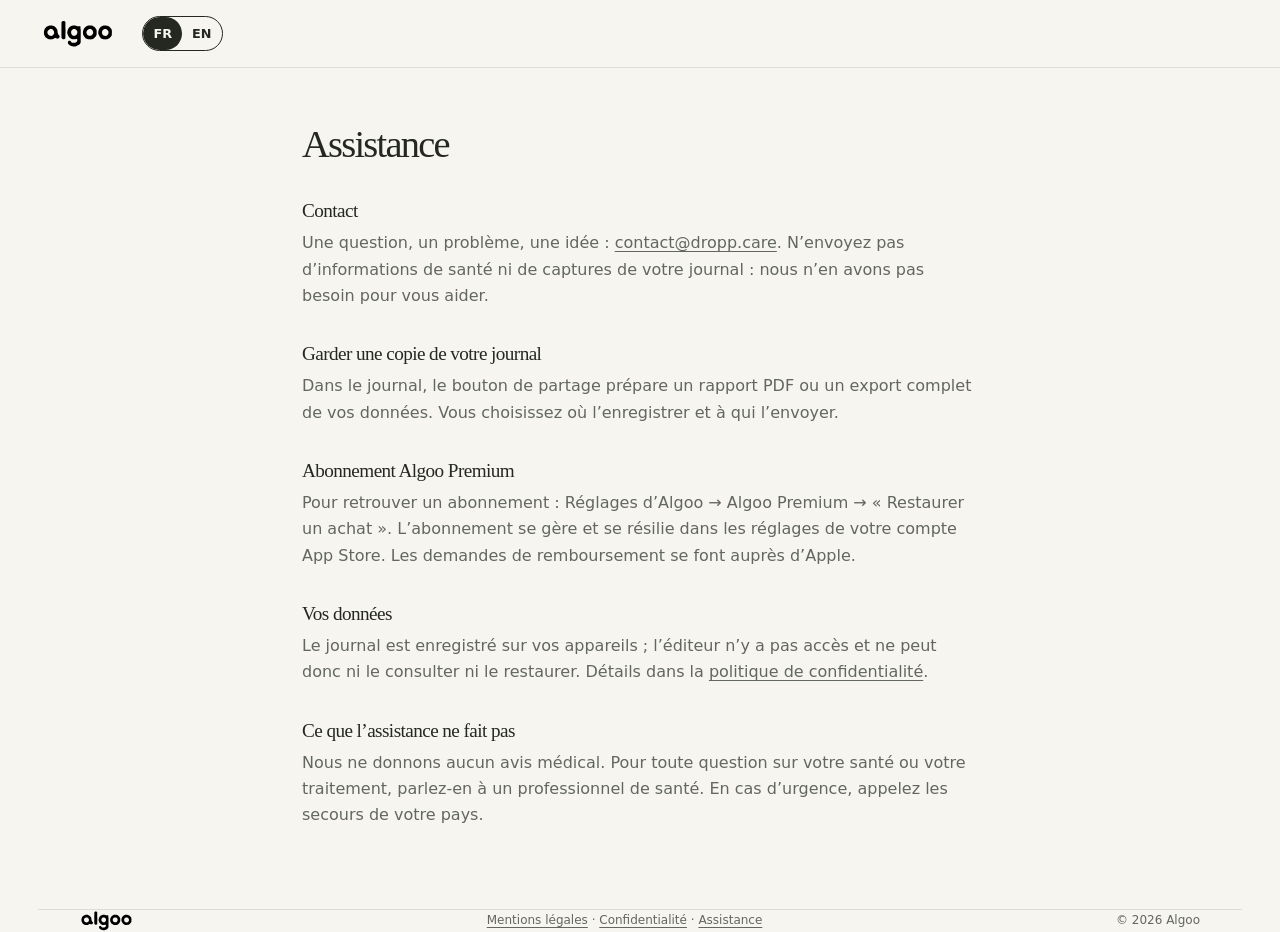
==== assistance.html @ d0a5c1b0 "Site de présentation d'Algoo Co-Authored-By: Claude Fable 5.2 <noreply@anthropic.com>" ====
<!doctype html>
<html lang="fr">
<head>
<meta charset="utf-8">
<meta name="viewport" content="width=device-width, initial-scale=1">
<title>Algoo — Assistance</title>
<meta name="description" content="Aide et contact pour l’application Algoo.">
<meta name="theme-color" content="#f7f5f0">
<meta name="robots" content="noindex">
<link rel="icon" href="assets/icon.png">
<link rel="stylesheet" href="styles.css">
</head>
<body>
<header class="top">
  <a class="brand" href="index.html" aria-label="Algoo"><img src="assets/algoo-wordmark.svg" alt="algoo" height="30"></a>
  <div class="lang" role="group" aria-label="Langue / Language">
    <a href="assistance.html" aria-current="page" lang="fr">FR</a>
    <a href="en/support.html"  lang="en">EN</a>
  </div>
</header>
<main class="wrap legal">
<h1>Assistance</h1>
<h2>Contact</h2>
<p>Une question, un problème, une idée : <a href="mailto:contact@dropp.care">contact@dropp.care</a>. N’envoyez pas d’informations de santé ni de captures de votre journal : nous n’en avons pas besoin pour vous aider.</p>
<h2>Garder une copie de votre journal</h2>
<p>Dans le journal, le bouton de partage prépare un rapport PDF ou un export complet de vos données. Vous choisissez où l’enregistrer et à qui l’envoyer.</p>
<h2>Abonnement Algoo Premium</h2>
<p>Pour retrouver un abonnement : Réglages d’Algoo → Algoo Premium → « Restaurer un achat ». L’abonnement se gère et se résilie dans les réglages de votre compte App Store. Les demandes de remboursement se font auprès d’Apple.</p>
<h2>Vos données</h2>
<p>Le journal est enregistré sur vos appareils ; l’éditeur n’y a pas accès et ne peut donc ni le consulter ni le restaurer. Détails dans la <a href="confidentialite.html">politique de confidentialité</a>.</p>
<h2>Ce que l’assistance ne fait pas</h2>
<p>Nous ne donnons aucun avis médical. Pour toute question sur votre santé ou votre traitement, parlez-en à un professionnel de santé. En cas d’urgence, appelez les secours de votre pays.</p>
</main>
<footer class="wrap">
  <img src="assets/algoo-wordmark.svg" alt="algoo" height="22">
  <p class="footer-links"><a href="mentions-legales.html">Mentions légales</a> · <a href="confidentialite.html">Confidentialité</a> · <a href="assistance.html">Assistance</a></p>
  <p>© 2026 Algoo</p>
</footer>
</body>
</html>
---- styles.css ----
/* Site Algoo. Direction du fondateur : fond clair, écrans monochromes, formes pastel, accent mauve. */
:root {
  --paper: #f7f5f0;
  --ink: #242821;
  --muted: #62675f;
  --line: #dcded5;
  --mauve: #796286;
  --mauve-deep: #74607e;
  --lav: #e7dff0;
  --sage: #e6e9df;
  --sand: #f0e7d9;
  --ui: -apple-system, BlinkMacSystemFont, system-ui, "Helvetica Neue", Arial, sans-serif;
  --serif: Georgia, "Times New Roman", serif;
}
* { box-sizing: border-box; }
html { scroll-behavior: smooth; scroll-padding-top: 90px; }
body { margin: 0; background: var(--paper); color: var(--ink); font: 16px/1.65 var(--ui); -webkit-font-smoothing: antialiased; }
img { max-width: 100%; height: auto; }
h1, h2, h3, p, ul { margin: 0; }
button { font: inherit; color: inherit; cursor: pointer; }
a { color: inherit; text-decoration: none; }
button:focus-visible, a:focus-visible, summary:focus-visible { outline: 3px solid var(--mauve); outline-offset: 4px; }
.wrap { overflow-x: clip; max-width: 1204px; margin: 0 auto; padding: 0 42px; }
section { padding: 96px 0; }
h1, h2 { font-family: var(--serif); font-weight: 400; text-wrap: balance; }
h1 { font-size: clamp(3rem, 6.2vw, 4.75rem); line-height: 1.04; letter-spacing: -0.045em; margin: 24px 0; }
h2 { font-size: clamp(2.2rem, 4vw, 2.95rem); line-height: 1.14; letter-spacing: -0.03em; margin: 14px 0; }
h1 em, h2 em { font-style: italic; color: var(--mauve); }
.eyebrow { font-size: 0.7rem; font-weight: 700; letter-spacing: 0.14em; text-transform: uppercase; display: flex; gap: 10px; align-items: center; }
.eyebrow.mauve { color: var(--mauve); }
.status { width: 7px; height: 7px; border-radius: 50%; background: var(--mauve); flex: none; }
.small { font-size: 0.78rem; color: var(--muted); }
.center { text-align: center; }

.top { position: sticky; top: 0; z-index: 10; display: flex; align-items: center; gap: 28px; padding: 16px 42px; background: rgba(247, 245, 240, 0.93); backdrop-filter: blur(10px); border-bottom: 1px solid var(--line); }
.brand img { display: block; height: 30px; width: auto; }
.top nav { margin-left: auto; display: flex; gap: 26px; font-size: 0.85rem; }
.top nav a:hover { text-decoration: underline; text-underline-offset: 4px; }
.lang { display: flex; border: 1px solid var(--ink); border-radius: 999px; overflow: hidden; }
.lang button { font-size: 0.75rem; font-weight: 600; padding: 6px 12px; border: 0; background: transparent; }
.lang button[aria-pressed="true"] { background: var(--ink); color: #fff; }

.btn { display: inline-flex; align-items: center; gap: 20px; background: var(--ink); color: #fff; border: 0; border-radius: 999px; padding: 15px 25px; transition: transform 0.2s; }
.btn:hover { transform: translateY(-2px); }
.btn.light { background: #f6f4ec; color: var(--mauve-deep); margin-top: 16px; }
.text-link { font-size: 0.85rem; border: 0; border-bottom: 1px solid var(--ink); padding: 0 0 3px; background: none; }

.hero { display: grid; grid-template-columns: 1.05fr 1fr; align-items: center; gap: 40px; padding: 44px 0 64px; }
.intro { font-size: 1.06rem; max-width: 440px; color: var(--muted); line-height: 1.8; }
.intro strong, .meet-copy strong { font-weight: 500; color: var(--ink); }
.cta { display: flex; gap: 22px; align-items: center; flex-wrap: wrap; margin: 30px 0 20px; }

.scene { position: relative; min-height: 640px; display: flex; align-items: center; justify-content: center; }
.orb { position: absolute; width: 480px; height: 480px; max-width: 100%; border-radius: 50%; background: var(--lav); }
.orbit-text { position: absolute; top: 8px; left: 4px; font-family: var(--serif); font-size: 1.2rem; transform: rotate(-9deg); color: var(--mauve); }
.phone { position: relative; width: 286px; background: #fff; border: 7px solid #333631; border-radius: 46px; box-shadow: 3px 5px 0 #999c93, 18px 28px 45px rgba(41, 59, 41, 0.15); padding: 38px 16px 14px; transform: rotate(3deg); color: #000; }
.island { position: absolute; top: 10px; left: calc(50% - 38px); width: 76px; height: 20px; border-radius: 15px; background: #252723; }
.screen { min-height: 470px; display: flex; flex-direction: column; align-items: center; gap: 8px; }
.phone-top { height: 20px; }
.phone-top img { height: 16px; width: auto; }
.greet { color: #595959; min-height: 1.5em; font-size: 0.9rem; }
.question { font-weight: 700; font-size: 1.15rem; text-align: center; line-height: 1.25; }
.choices { display: flex; flex-wrap: wrap; gap: 7px; justify-content: center; align-items: center; min-height: 44px; }
.choices button { font-size: 0.85rem; font-weight: 500; padding: 8px 13px; border-radius: 999px; border: 1.5px solid #d9d9d9; background: #fff; color: #000; }
.choices button[aria-pressed="true"] { background: #000; color: #fff; border-color: #000; }
.choices .arrow { width: 38px; height: 38px; padding: 0; border-radius: 50%; }
.choices .current { font-weight: 700; font-size: 1.05rem; min-width: 7em; text-align: center; }
.choices .summary { background: #f4f4f4; border-radius: 16px; padding: 9px 14px; font-size: 0.85rem; text-align: center; }
.actions { margin-top: auto; width: 100%; display: grid; gap: 7px; }
.actions button { font-size: 0.92rem; font-weight: 600; padding: 12px; border-radius: 999px; border: 1.5px solid #000; background: #fff; color: #000; }
.actions button.primary { background: #000; color: #fff; }
.actions button:disabled { background: #f4f4f4; color: #8a8a8a; border-color: #f4f4f4; cursor: default; }
.actions button.link { border: 0; padding: 3px; font-weight: 500; text-decoration: underline; text-underline-offset: 3px; }
.demo-label { text-align: center; font-size: 0.62rem; margin-top: 10px; color: #70756c; }

.watch { width: 168px; height: 200px; border-radius: 46px; background: #4c4c48; border: 5px solid #babcb7; box-shadow: 8px 16px 28px rgba(32, 46, 32, 0.15); padding: 6px; position: relative; color: #000; }
.watch::before, .watch::after { content: ""; position: absolute; left: 42px; right: 42px; height: 40px; background: #d0c8b7; z-index: -1; }
.watch::before { top: -40px; border-radius: 12px 12px 0 0; }
.watch::after { bottom: -40px; border-radius: 0 0 12px 12px; }
.small-watch { position: absolute; bottom: 44px; left: 0; transform: rotate(-10deg); z-index: 2; pointer-events: none; }
.watch-screen { height: 100%; border-radius: 34px; background: #fff; padding: 9px 10px; display: flex; flex-direction: column; align-items: center; gap: 3px; text-align: center; line-height: 1.3; font-size: 0.72rem; }
.watch-top { width: 100%; display: flex; justify-content: space-between; font-size: 0.6rem; font-weight: 600; padding: 0 4px; }
.watch-pill { font-size: 0.58rem; background: #f0f0ed; border-radius: 20px; padding: 3px 9px; }
.watch-btn { width: 100%; font-size: 0.62rem; font-weight: 600; border: 1.2px solid #000; border-radius: 20px; padding: 3px; }
.watch-btn.solid { background: #000; color: #fff; }
.wq { font-size: 0.55rem; white-space: nowrap; }
.sticky { position: absolute; right: -6px; bottom: 34px; border-radius: 4px; background: var(--lav); padding: 14px 20px; transform: rotate(-6deg); font-size: 0.82rem; line-height: 1.5; box-shadow: 3px 6px 10px rgba(85, 85, 85, 0.06); z-index: 2; pointer-events: none; }
.sticky span:first-child { display: block; font-size: 1.25rem; }

.benefits { list-style: none; display: flex; justify-content: space-between; gap: 16px; padding: 24px 0; border-top: 1px solid var(--line); border-bottom: 1px solid var(--line); font-size: 0.85rem; }
.benefits li::before { content: "—"; margin-right: 12px; color: var(--mauve); }

.meet { display: grid; grid-template-columns: 1fr 1.05fr; gap: 80px; align-items: center; padding: 85px 0 35px; }
.meet-art { position: relative; min-height: 350px; display: flex; align-items: center; justify-content: center; }
.blob { position: absolute; width: 300px; height: 300px; max-width: 92%; background: var(--lav); border-radius: 48% 52% 46% 54%; transform: rotate(-12deg); }
.meet-art .mascot { position: relative; }
.speech { position: absolute; right: 0; top: 0; padding: 16px 22px; background: #fffdf9; border-radius: 24px 24px 24px 3px; font-family: var(--serif); font-size: 1.05rem; line-height: 1.35; transform: rotate(6deg); box-shadow: 0 6px 18px rgba(82, 66, 82, 0.05); }
.tiny-orb { position: absolute; width: 46px; height: 46px; border-radius: 50%; background: #dbe3d3; bottom: 12px; left: 35px; }
.meet-copy { display: grid; gap: 14px; }
.meet-copy p:not(.eyebrow), .watch-copy p:not(.eyebrow), .journal-section p:not(.eyebrow):not(.small) { color: var(--muted); font-size: 0.95rem; line-height: 1.8; }
.meet-copy .story-end { font-family: var(--serif); color: var(--mauve); font-size: 1.12rem; }

.section-intro { display: flex; justify-content: space-between; gap: 40px; align-items: end; margin-bottom: 48px; }
.section-intro > p { max-width: 340px; color: var(--muted); font-size: 0.92rem; }
.steps { display: grid; grid-template-columns: repeat(3, minmax(0, 1fr)); gap: 42px; }
.step { border-top: 1px solid var(--line); padding-top: 20px; }
.num { font-family: var(--serif); font-size: 2rem; color: #7d8779; }
.step h3 { font-size: 1.12rem; font-weight: 500; margin: 18px 0 8px; }
.step p { font-size: 0.9rem; color: var(--muted); }
.mini { height: 110px; display: flex; align-items: center; justify-content: center; margin: 18px 0 22px; }
.tag { padding: 12px 22px; background: var(--sage); border-radius: 40px; font-size: 1.05rem; }
.tag.tilt { background: var(--lav); transform: rotate(-7deg); }
.levels { display: flex; gap: 10px; }
.levels i { width: 34px; height: 34px; border-radius: 50%; border: 1.5px solid var(--ink); }
.levels i.on { background: var(--ink); }

.journal-section { background: #e9ece4; border-radius: 30px; padding: 65px; display: grid; grid-template-columns: 0.9fr 1.1fr; gap: 65px; align-items: center; }
.journal-section > div:first-child { display: grid; gap: 12px; justify-items: start; }
.journal { background: #fffdf8; padding: 30px; border-radius: 15px; box-shadow: 0 12px 40px rgba(41, 56, 43, 0.05); transform: rotate(2deg); }
.journal-head { display: flex; justify-content: space-between; align-items: center; margin-bottom: 15px; }
.journal-head strong { font-family: var(--serif); font-size: 1.5rem; font-weight: 400; }
.journal-tabs { display: flex; gap: 4px; border-bottom: 1px solid #ddd; padding-bottom: 15px; }
.journal-tabs button { font-size: 0.78rem; border: 0; border-radius: 20px; padding: 6px 13px; background: transparent; }
.journal-tabs button[aria-pressed="true"] { background: #e8ecdf; }
.entry { display: grid; grid-template-columns: 56px 1fr 9px; gap: 10px; align-items: center; border-bottom: 1px solid #ecece6; padding: 16px 0; }
.entry time { font-size: 0.72rem; color: #6a6e63; }
.entry strong { font-size: 0.88rem; display: block; }
.entry small { font-size: 0.78rem; color: #696b63; }
.entry i { width: 8px; height: 8px; border-radius: 50%; background: #c6b1cf; }
.entry i.gold { background: #d9bb67; }
.entry i.ring { background: none; border: 1.5px solid var(--ink); }
.report-btn { width: 100%; border: 1px solid #d3d8ca; border-radius: 8px; background: transparent; padding: 11px; font-size: 0.8rem; margin: 20px 0 10px; }

.watch-section { display: grid; grid-template-columns: 1fr 1fr; gap: 90px; align-items: center; }
.watch-art { background: var(--lav); min-height: 400px; border-radius: 50% 50% 40% 40%; display: flex; justify-content: center; align-items: center; }
.watch-art .watch { transform: rotate(-8deg) scale(1.35); }
.watch-copy { display: grid; gap: 12px; }

.friends-section { padding: 15px 0 100px; }
.friends-intro { text-align: center; max-width: 600px; margin: 0 auto 55px; }
.friends-intro .eyebrow { justify-content: center; }
.friends-intro p:last-child { font-size: 0.95rem; color: var(--muted); max-width: 510px; margin: 20px auto 0; }
.friends-lineup { display: grid; grid-template-columns: repeat(4, minmax(0, 1fr)); gap: 24px; }
.friend-card { text-align: center; }
.halo { width: 220px; max-width: 100%; aspect-ratio: 1; border-radius: 50%; display: flex; justify-content: center; align-items: center; margin: 0 auto; transition: transform 0.3s; }
.halo img { width: 68%; }
.halo.h1 img { width: 88%; }
.friend-card:hover .halo { transform: translateY(-7px) rotate(3deg); }
.h1 { background: #e8e0ef; } .h2 { background: var(--sand); } .h3 { background: #e3e8dc; } .h4 { background: #e5dbed; }
.friend-card h3 { font-family: var(--serif); font-weight: 400; font-size: 1.5rem; margin: 22px 0 8px; }
.friend-card p { font-size: 0.8rem; color: var(--muted); line-height: 1.7; }
.friends-caption { text-align: center; margin-top: 40px; font-family: var(--serif); font-style: italic; font-size: 1.12rem; color: var(--mauve); }

.trust { padding-top: 0; }
.three { display: grid; grid-template-columns: repeat(3, minmax(0, 1fr)); gap: 34px; margin-top: 26px; border-top: 1px solid var(--line); padding-top: 26px; font-size: 0.92rem; }
.three strong { font-weight: 600; display: block; margin-bottom: 4px; }
.three span { color: var(--muted); }

.faq { padding-top: 0; display: grid; grid-template-columns: 0.8fr 1.2fr; gap: 80px; }
.faq h2 { font-size: 2.35rem; }
details { border-bottom: 1px solid var(--line); padding: 18px 0; font-size: 0.92rem; }
summary { cursor: pointer; list-style: none; display: flex; justify-content: space-between; gap: 20px; }
summary::-webkit-details-marker { display: none; }
summary::after { content: "+"; font-size: 1.25rem; line-height: 1; }
details[open] summary::after { content: "−"; }
details p { color: var(--muted); font-size: 0.86rem; max-width: 520px; margin-top: 8px; }

.closing { background: var(--mauve-deep); color: #fff; border-radius: 26px; padding: 60px; text-align: center; margin-bottom: 55px; }
.closing .eyebrow { justify-content: center; color: #eee6f0; }
.closing h2 { font-size: clamp(2.2rem, 4vw, 3rem); }
.closing > p:not(.eyebrow) { color: #eee6f0; font-size: 0.92rem; }

footer { display: flex; justify-content: space-between; gap: 25px; align-items: center; border-top: 1px solid var(--line); padding-top: 30px; padding-bottom: 40px; font-size: 0.75rem; color: var(--muted); }
footer img { height: 22px; width: auto; }

dialog { border: 0; border-radius: 22px; padding: 35px; max-width: 500px; width: calc(100% - 40px); background: var(--paper); color: var(--ink); box-shadow: 0 20px 100px rgba(0, 0, 0, 0.2); }
dialog::backdrop { background: rgba(24, 37, 27, 0.5); backdrop-filter: blur(4px); }
dialog h2 { font-size: 2.1rem; }
dialog p:not(.eyebrow) { font-size: 0.88rem; color: var(--muted); margin: 12px 0; }
.dialog-close { float: right; border: 0; background: transparent; font-size: 1.5rem; line-height: 1; }
.report-row { display: flex; justify-content: space-between; gap: 12px; font-size: 0.82rem; border-bottom: 1px solid var(--line); padding: 11px 0; }


/* Indice : le téléphone se touche. */
@keyframes ring { 0% { transform: scale(0.6); opacity: 0.9; } 100% { transform: scale(2.2); opacity: 0; } }
@keyframes nudge { 0%, 100% { translate: 0 0; } 50% { translate: 0 -5px; } }
.tap-hint { position: absolute; right: -34px; bottom: 132px; z-index: 3; display: flex; align-items: center; gap: 8px; background: var(--mauve-deep); color: #fff; font-size: 0.78rem; font-weight: 600; padding: 8px 14px 8px 10px; border-radius: 999px; box-shadow: 0 8px 18px rgba(82, 66, 82, 0.25); pointer-events: none; animation: nudge 1.8s ease-in-out infinite; transition: opacity 0.4s; }
.tap-hint i { position: relative; width: 12px; height: 12px; border-radius: 50%; background: #fff; flex: none; }
.tap-hint i::after { content: ""; position: absolute; inset: 0; border-radius: 50%; border: 2px solid #fff; animation: ring 1.6s ease-out infinite; }
.phone.touched .tap-hint { opacity: 0; }
@keyframes glow { 0%, 100% { box-shadow: 0 0 0 0 rgba(121, 98, 134, 0.55); } 60% { box-shadow: 0 0 0 12px rgba(121, 98, 134, 0); } }
.phone:not(.touched) .actions .primary { animation: glow 1.8s ease-out infinite; }

.report-points { list-style: none; padding: 0; display: grid; gap: 12px; margin: 6px 0 10px; }
.report-points li { padding-left: 16px; border-left: 2px solid var(--mauve); font-size: 0.9rem; }
.report-points strong { display: block; font-weight: 600; }
.report-points span { color: var(--muted); }

.more-cards { display: grid; grid-template-columns: repeat(2, minmax(0, 1fr)); gap: 26px; }
.more-card { background: #fffdf8; border-radius: 24px; padding: 34px; display: grid; gap: 14px; align-content: start; box-shadow: 0 12px 40px rgba(41, 56, 43, 0.04); }
.more-card.health { background: var(--lav); box-shadow: none; }
.more-card h3 { font-family: var(--serif); font-weight: 400; font-size: 1.6rem; line-height: 1.2; }
.more-card > p:not(.eyebrow):not(.small) { color: var(--muted); font-size: 0.95rem; }
.more-card.health > p:not(.eyebrow), .more-card.health .small { color: #55495c; }
.chips { display: flex; flex-wrap: wrap; gap: 8px; }
.chips span { padding: 8px 14px; border-radius: 999px; background: var(--sage); font-size: 0.85rem; opacity: 0; transform: translateY(8px); transition: opacity 0.5s, transform 0.5s; }
.chips span:nth-child(2n) { background: var(--sand); }
.chips span:nth-child(3n) { background: var(--lav); }
.chips .etc { background: none; border: 1px dashed #b9b3bf; color: var(--muted); }
.chips.in span, .chips.static span { opacity: 1; transform: none; }
.health-list { list-style: none; padding: 0; display: flex; flex-wrap: wrap; gap: 8px; }
.health-list li { background: rgba(255, 255, 255, 0.75); border-radius: 999px; padding: 8px 14px; font-size: 0.85rem; }
.trust h2 { margin-bottom: 0; }
.three.four { grid-template-columns: repeat(4, minmax(0, 1fr)); gap: 26px; }

/* Vie de la page : apparition au défilement, formes qui flottent, compagnon réactif. */
.reveal { opacity: 0; transform: translateY(22px); transition: opacity 0.7s ease, transform 0.7s ease; }
.reveal.in { opacity: 1; transform: none; }
@keyframes float { 0%, 100% { translate: 0 0; } 50% { translate: 0 -10px; } }
@keyframes sway { 0%, 100% { rotate: -9deg; } 50% { rotate: -5deg; } }
@keyframes hop { 0%, 100% { transform: translateY(0) scale(1); } 30% { transform: translateY(-14px) scale(0.97, 1.04); } 60% { transform: translateY(0) scale(1.05, 0.95); } }
.orb { animation: float 9s ease-in-out infinite; }
.tiny-orb { animation: float 6s ease-in-out infinite 1s; }
.blob { animation: float 11s ease-in-out infinite; }
.orbit-text { transform: none; rotate: -9deg; animation: sway 7s ease-in-out infinite; }
.mascot.a-hop, .friend-card .halo img.a-hop { animation: hop 0.8s ease-out 1; }
.poke { border: 0; background: none; padding: 0; position: relative; border-radius: 50%; }
.story { text-align: center; padding-bottom: 40px; }
.story .eyebrow { justify-content: center; }
.beats { display: grid; grid-template-columns: repeat(3, minmax(0, 1fr)); gap: 34px; margin-top: 44px; }
.beat-art { width: 190px; max-width: 100%; aspect-ratio: 1; border-radius: 50%; margin: 0 auto 20px; display: grid; place-items: center; }
.b1 { background: var(--lav); } .b2 { background: var(--sand); } .b3 { background: #e3e8dc; }
.beat h3 { font-family: var(--serif); font-weight: 400; font-size: 1.4rem; margin-bottom: 8px; }
.beat p { font-size: 0.9rem; color: var(--muted); max-width: 290px; margin: 0 auto; }
button.friend-card { border: 0; background: none; padding: 0 0 10px; display: block; width: 100%; border-radius: 24px; }
.fname { display: block; font-family: var(--serif); font-weight: 400; font-size: 1.5rem; margin: 22px 0 8px; }
.fdesc { display: block; font-size: 0.8rem; color: var(--muted); line-height: 1.7; }
.friend-card .halo { outline: 2px solid transparent; outline-offset: 5px; }
.friend-card[aria-pressed="true"] .halo { outline-color: var(--mauve); }
.friend-card[aria-pressed="true"] .fname::after { content: " ✓"; color: var(--mauve); font-family: var(--ui); font-size: 1rem; }
#companion.raster { width: 210px; }
.closing-mascot { display: block; margin: 0 auto 14px; background: #f6f4ec; border-radius: 50%; padding: 12px; }

@keyframes idle { 0%, 100% { transform: translateY(0) scale(1); } 50% { transform: translateY(-4px) scale(1.015, 0.99); } }
@keyframes squeeze { 0%, 100% { transform: scale(1); } 45% { transform: scale(0.84, 1.07); } 70% { transform: scale(1.03, 0.98); } }
@keyframes pull { 0%, 100% { transform: scale(1); } 45% { transform: scale(1.14, 0.93); } 70% { transform: scale(0.98, 1.02); } }
@keyframes pulse { 0%, 100% { transform: scale(1); } 50% { transform: scale(1.09); } }
@keyframes pinch { 0%, 100% { transform: skewX(0); } 40% { transform: skewX(-6deg) scale(0.96, 1); } 70% { transform: skewX(1deg); } }
@keyframes waver { 0%, 100% { transform: rotate(0); } 30% { transform: rotate(-2deg); } 65% { transform: rotate(2deg); } }
@keyframes settle { 0% { transform: scale(0.9); } 60% { transform: scale(1.05); } 100% { transform: scale(1); } }
.mascot { transform-origin: 50% 80%; }
.mascot.idle { animation: idle 4.5s ease-in-out infinite; }
.mascot.a-squeeze { animation: squeeze 1.5s ease-in-out 2; }
.mascot.a-pull { animation: pull 1.5s ease-in-out 2; }
.mascot.a-pulse { animation: pulse 1.6s ease-in-out 2; }
.mascot.a-pinch { animation: pinch 1.4s ease-in-out 2; }
.mascot.a-burn, .mascot.a-tingle { animation: waver 1.8s ease-in-out 2; }
.mascot.a-saved { animation: settle 0.7s ease-out 1; }

@media (prefers-reduced-motion: reduce) {
  html { scroll-behavior: auto; }
  .tap-hint, .tap-hint i::after, .actions .primary, .mascot, .orb, .tiny-orb, .blob, .orbit-text, .halo img { animation: none !important; }
  .reveal, .chips span { opacity: 1; transform: none; }
  * { transition: none !important; }
}
@media (max-width: 980px) {
  .wrap { padding: 0 28px; }
  .top { padding: 14px 28px; gap: 18px; }
  .top nav { gap: 16px; font-size: 0.8rem; }
  .hero { gap: 10px; }
  .journal-section { padding: 40px; gap: 30px; }
  .watch-section, .meet { gap: 40px; }
  .faq { gap: 35px; }
  .friends-lineup { gap: 12px; }
  .three.four { grid-template-columns: repeat(2, minmax(0, 1fr)); }
}
@media (max-width: 720px) {
  .wrap { padding: 0 16px; }
  .top { padding: 12px 16px; }
  .top nav { display: none; }
  .lang { margin-left: auto; }
  section { padding: 64px 0; }
  .hero { display: block; padding: 34px 0 20px; }
  .scene { min-height: 620px; margin-top: 24px; }
  .orb { width: 340px; height: 340px; }
  .phone { width: 270px; transform: rotate(2deg); }
  .small-watch { transform: rotate(-10deg) scale(0.72); transform-origin: bottom left; left: -6px; bottom: 30px; }
  .sticky { right: 0; bottom: 6px; font-size: 0.72rem; padding: 10px 14px; }
  .orbit-text { font-size: 1.05rem; left: 10px; top: 0; }
  .benefits { flex-direction: column; gap: 10px; padding: 22px 0; }
  .meet { display: block; padding: 45px 0 0; }
  .meet-art { min-height: 290px; margin-bottom: 20px; }
  .blob { width: 245px; height: 245px; }
  .meet-art .mascot { width: 220px; }
  .section-intro { display: block; margin-bottom: 30px; }
  .steps { grid-template-columns: 1fr; gap: 24px; }
  .beats { grid-template-columns: 1fr; }
  .beat-art { width: 150px; }
  .beat-art img { width: 120px; }
  .mini { height: 64px; justify-content: flex-start; margin: 12px 0; }
  .journal-section { display: block; padding: 28px 20px; border-radius: 20px; }
  .journal { margin-top: 32px; padding: 22px 18px; transform: rotate(1deg); }
  .watch-section { display: flex; flex-direction: column-reverse; gap: 45px; }
  .watch-art { width: 100%; min-height: 330px; }
  .watch-art .watch { transform: rotate(-8deg) scale(1.2); }
  .friends-section { padding: 5px 0 65px; }
  .friends-lineup { grid-template-columns: repeat(2, minmax(0, 1fr)); gap: 32px 12px; }
  .three, .three.four { grid-template-columns: 1fr; gap: 18px; }
  .more-cards { grid-template-columns: 1fr; }
  .more-card { padding: 24px 20px; }
  .tap-hint { right: -6px; bottom: 140px; }
  .faq { display: block; }
  .faq h2 { margin-bottom: 24px; }
  .closing { padding: 40px 20px; margin-bottom: 35px; }
  footer { flex-direction: column; align-items: flex-start; gap: 10px; }
}

/* Pages légales : texte courant, une colonne étroite. */
.legal { max-width: 760px; padding-top: 30px; padding-bottom: 70px; }
.legal h1 { font-size: 2.4rem; line-height: 1.15; margin-bottom: 8px; }
.legal h2 { font-size: 1.2rem; margin: 34px 0 8px; }
.legal p, .legal li { color: var(--muted); margin-bottom: 10px; }
.legal ul { padding-left: 20px; }
.legal a, .footer-links a { text-decoration: underline; text-underline-offset: 3px; }
.legal .updated { font-size: 0.85rem; }
.lang a { padding: 6px 10px; border-radius: 999px; font-size: 0.8rem; font-weight: 600; }
.lang a[aria-current="page"] { background: var(--ink); color: var(--paper); }

/* Décors du héros : dès que la scène se resserre, ils ne doivent plus recouvrir la démo. */
@media (max-width: 980px) {
  .small-watch { display: none; }
  .sticky { display: none; }
}

/* Gratuit et Algoo Premium */
.pricing { padding-top: 0; }
.plans { display: grid; grid-template-columns: repeat(2, minmax(0, 1fr)); gap: 24px; margin: 34px 0 18px; }
.plan { border: 1px solid var(--line); border-radius: 22px; padding: 30px; background: #fff; }
.plan-premium { background: var(--lav); border-color: transparent; }
.plan h3 { font-size: 1.35rem; }
.plan-price { color: var(--muted); margin: 6px 0 16px; }
.plan-price strong { color: var(--ink); font-size: 1.25rem; }
.plan ul { list-style: none; padding: 0; display: grid; gap: 10px; }
.plan li { padding-left: 26px; position: relative; font-size: 0.95rem; }
.plan li::before { content: "✓"; position: absolute; left: 0; font-weight: 700; }
.plan .small { margin-top: 18px; }
@media (max-width: 720px) {
  .plans { grid-template-columns: minmax(0, 1fr); }
  .plan { padding: 22px; }
}

/* Récit au défilement */
.story-head { text-align: center; }
.scrolly { margin-top: 44px; text-align: left; }
.scrolly-stage { display: none; }
.scrolly-steps { list-style: none; padding: 0; margin: 0; display: grid; gap: 34px; }
.scrolly-step h3 { font-family: var(--serif); font-weight: 400; font-size: 1.7rem; line-height: 1.2; margin: 10px 0 10px; }
.scrolly-step p { color: var(--muted); max-width: 420px; }
.step-n { display: inline-grid; place-items: center; width: 34px; height: 34px; border-radius: 50%; border: 1px solid var(--ink); font-size: 0.85rem; font-weight: 600; }
.scrolly.live { display: grid; grid-template-columns: minmax(0, 1fr) minmax(0, 1fr); gap: 60px; align-items: start; }
.scrolly.live .scrolly-stage { display: grid; justify-items: center; gap: 18px; position: sticky; top: calc(50vh - 190px); }
.stage-disc { width: 300px; max-width: 100%; aspect-ratio: 1; border-radius: 50%; display: grid; place-items: center; transition: background-color 0.5s ease; }
.stage-disc img { width: 190px; height: 190px; }
.stage-chip { background: #fff; border: 1px solid var(--line); border-radius: 999px; padding: 8px 18px; font-weight: 600; font-size: 0.95rem; box-shadow: 3px 6px 14px rgba(85, 85, 85, 0.08); min-height: 1.6em; }
.stage-dots { display: flex; gap: 8px; }
.stage-dots i { width: 8px; height: 8px; border-radius: 50%; background: var(--line); transition: background-color 0.3s ease, transform 0.3s ease; }
.stage-dots i.on { background: var(--mauve); transform: scale(1.35); }
.scrolly.live .scrolly-steps { gap: 0; }
.scrolly.live .scrolly-step { min-height: 62vh; display: flex; flex-direction: column; justify-content: center; opacity: 0.32; transition: opacity 0.4s ease; }
.scrolly.live .scrolly-step.active { opacity: 1; }
@media (max-width: 720px) {
  .scrolly.live { display: block; }
  .scrolly.live .scrolly-stage { top: 62px; z-index: 3; grid-template-columns: auto 1fr; justify-items: start; align-items: center; gap: 4px 14px; padding: 10px 0; background: var(--paper); border-bottom: 1px solid var(--line); }
  .stage-disc { width: 92px; grid-row: span 2; }
  .stage-disc img { width: 64px; height: 64px; }
  .stage-chip { font-size: 0.85rem; padding: 6px 14px; }
  .scrolly.live .scrolly-step { min-height: 56vh; }
  .scrolly-step h3 { font-size: 1.45rem; }
}
@media (prefers-reduced-motion: reduce) {
  .stage-disc, .stage-dots i, .scrolly.live .scrolly-step { transition: none; }
}

/* Vidéo de présentation */
.film { text-align: center; padding-bottom: 20px; }
.film .eyebrow { justify-content: center; }
.film-frame { margin: 34px auto 0; max-width: 980px; border-radius: 26px; overflow: hidden; background: var(--lav); box-shadow: 0 20px 60px rgba(36, 40, 33, 0.12); }
.film-frame video { display: block; width: 100%; aspect-ratio: 16 / 9; height: auto; }
@media (max-width: 720px) { .film-frame { border-radius: 16px; } }
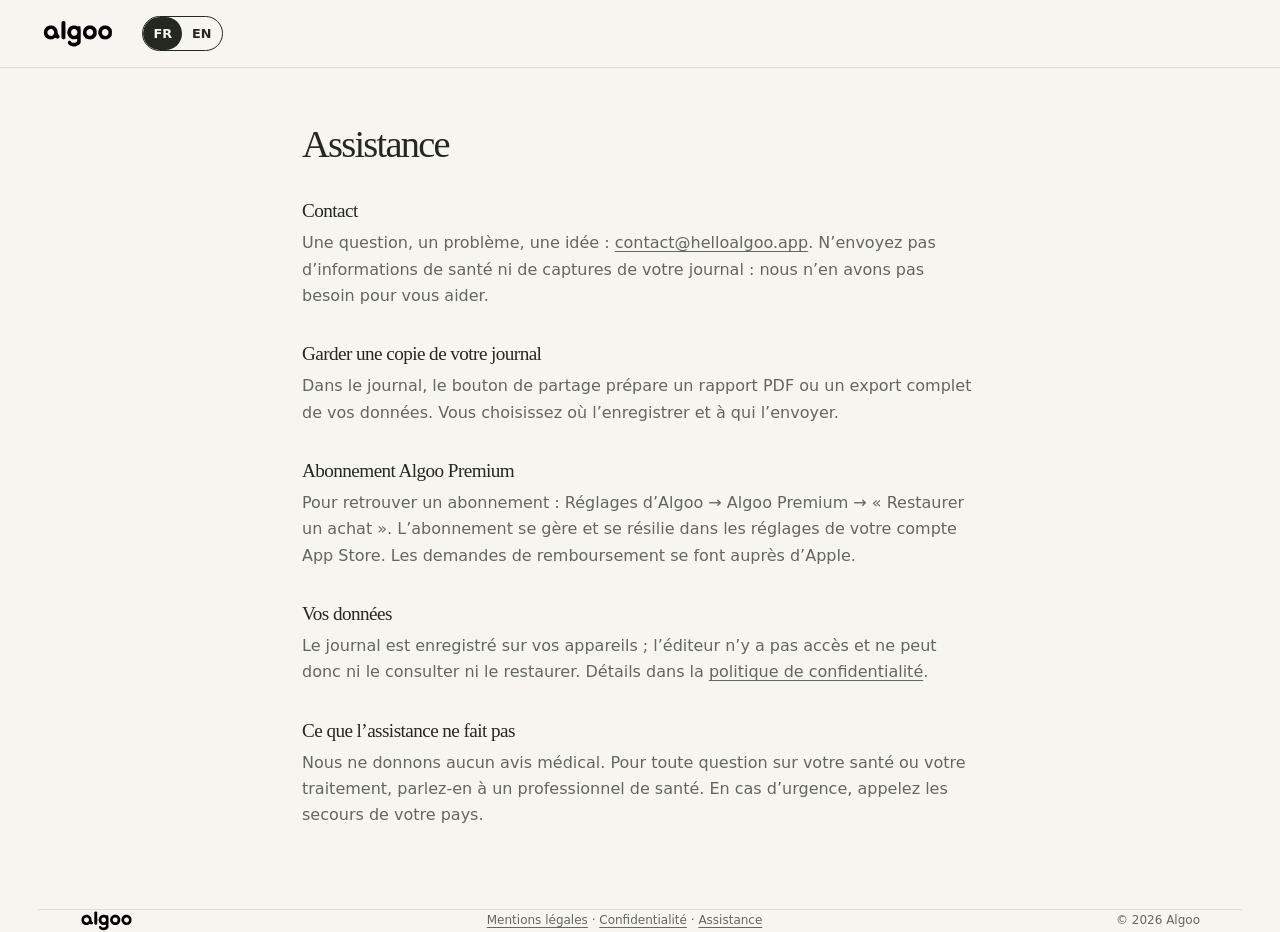
==== commit 8bef316e: "Adresse de contact : contact@helloalgoo.app Co-Authored-By: Claude Opus 5.5 <noreply@anthropic.com>" ====
--- a/assistance.html
+++ b/assistance.html
@@ -7,7 +7,18 @@
 <meta name="description" content="Aide et contact pour l’application Algoo.">
 <meta name="theme-color" content="#f7f5f0">
 <meta name="robots" content="noindex">
-<link rel="icon" href="assets/icon.png">
+<meta property="og:type" content="website">
+<meta property="og:site_name" content="Algoo">
+<meta property="og:title" content="Algoo — Assistance">
+<meta property="og:description" content="Aide et contact pour l’application Algoo.">
+<meta property="og:url" content="https://helloalgoo.app/assistance.html">
+<meta property="og:locale" content="fr_FR">
+<meta property="og:image" content="https://helloalgoo.app/assets/partage-fr.png">
+<meta property="og:image:width" content="1200">
+<meta property="og:image:height" content="630">
+<meta name="twitter:card" content="summary_large_image">
+<meta name="twitter:image" content="https://helloalgoo.app/assets/partage-fr.png">
+<link rel="icon" href="assets/icon-rond.png">
 <link rel="stylesheet" href="styles.css">
 </head>
 <body>
@@ -21,7 +32,7 @@
 <main class="wrap legal">
 <h1>Assistance</h1>
 <h2>Contact</h2>
-<p>Une question, un problème, une idée : <a href="mailto:contact@dropp.care">contact@dropp.care</a>. N’envoyez pas d’informations de santé ni de captures de votre journal : nous n’en avons pas besoin pour vous aider.</p>
+<p>Une question, un problème, une idée : <a href="mailto:contact@helloalgoo.app">contact@helloalgoo.app</a>. N’envoyez pas d’informations de santé ni de captures de votre journal : nous n’en avons pas besoin pour vous aider.</p>
 <h2>Garder une copie de votre journal</h2>
 <p>Dans le journal, le bouton de partage prépare un rapport PDF ou un export complet de vos données. Vous choisissez où l’enregistrer et à qui l’envoyer.</p>
 <h2>Abonnement Algoo Premium</h2>
--- a/styles.css
+++ b/styles.css
@@ -387,3 +387,161 @@
 .film-frame { margin: 34px auto 0; max-width: 980px; border-radius: 26px; overflow: hidden; background: var(--lav); box-shadow: 0 20px 60px rgba(36, 40, 33, 0.12); }
 .film-frame video { display: block; width: 100%; aspect-ratio: 16 / 9; height: auto; }
 @media (max-width: 720px) { .film-frame { border-radius: 16px; } }
+
+/* Sections refaites le 14 novembre 2026 : même langage que « ses copains » — texte centré,
+   disques pastel, peu de mots. */
+.section-intro.center { display: block; text-align: center; max-width: 640px; margin: 0 auto 55px; }
+.section-intro.center > .eyebrow { justify-content: center; max-width: none; color: var(--ink); font-size: 0.7rem; }
+.section-intro.center > p:not(.eyebrow) { max-width: 510px; margin: 20px auto 0; font-size: 0.95rem; color: var(--muted); line-height: 1.8; }
+p.center { text-align: center; }
+
+.step { border-top: 0; padding-top: 0; text-align: center; }
+.step .num { display: block; font-size: 0.7rem; font-family: var(--ui); font-weight: 700; letter-spacing: 0.14em; color: var(--mauve); }
+.step .mini { width: 190px; height: 190px; border-radius: 50%; background: var(--lav); margin: 16px auto 22px; }
+.step:nth-child(2) .mini { background: var(--sand); }
+.step:nth-child(3) .mini { background: var(--sage); }
+.step .tag, .step .tag.tilt { background: #fffdf8; font-size: 0.95rem; padding: 10px 18px; }
+.step h3 { font-family: var(--serif); font-weight: 400; font-size: 1.5rem; margin: 0 0 8px; }
+.step p { max-width: 300px; margin: 0 auto; }
+
+.journal-section { background: none; border-radius: 0; padding: 96px 0; display: block; }
+.journal-stage { position: relative; max-width: 440px; margin: 0 auto 130px; padding: 100px 0 0; }
+.journal-stage::before { content: ""; position: absolute; left: 50%; top: 50%; width: 600px; height: 600px; max-width: 100vw; border-radius: 50%; background: var(--sage); transform: translate(-50%, -50%); }
+.journal-stage::after { content: ""; position: absolute; right: -150px; top: 40px; width: 54px; height: 54px; border-radius: 50%; background: var(--sand); }
+.journal-stage .journal { position: relative; z-index: 1; }
+.report-points { grid-template-columns: repeat(3, minmax(0, 1fr)); gap: 34px; margin: 0 0 34px; text-align: center; }
+.report-points li { padding: 0; border-left: 0; }
+.report-points strong { font-family: var(--serif); font-weight: 400; font-size: 1.3rem; margin-bottom: 8px; }
+.report-points span { display: block; max-width: 300px; margin: 0 auto; font-size: 0.85rem; line-height: 1.7; }
+
+.more-cards { gap: 40px; }
+.more-card, .more-card.health { background: none; box-shadow: none; padding: 0 12px; text-align: center; justify-items: center; }
+.more-card .eyebrow { justify-content: center; }
+.more-disc { width: 150px; height: 150px; border-radius: 50%; background: var(--sand); display: grid; place-items: center; margin-bottom: 8px; }
+.more-card.health .more-disc { background: var(--lav); }
+.more-card .chips, .health-list { justify-content: center; }
+.health-list li { background: var(--lav); }
+.health-list li:nth-child(2n) { background: var(--sage); }
+.health-list li:nth-child(3n) { background: var(--sand); }
+.more-card .small, .more-card.health .small { color: var(--muted); max-width: 400px; }
+
+.closing { background: var(--lav); color: var(--ink); }
+.closing .eyebrow { color: var(--mauve); }
+.closing > p:not(.eyebrow) { color: var(--muted); max-width: 560px; margin: 0 auto; }
+.closing .btn { margin-top: 22px; }
+.closing-mascot { background: #fffdf8; }
+
+@media (max-width: 720px) {
+  .section-intro.center { margin-bottom: 34px; }
+  .step .mini { width: 150px; height: 150px; justify-content: center; margin: 12px auto 16px; }
+  .step .tag, .step .tag.tilt { font-size: 0.78rem; padding: 8px 12px; white-space: nowrap; }
+  .journal-section { padding: 60px 0; }
+  .journal-stage { margin-bottom: 70px; padding-top: 50px; }
+  .journal-stage::before { width: 115vw; height: 115vw; max-width: none; }
+  .journal-stage::after { right: 0; top: 0; width: 38px; height: 38px; }
+  .journal-stage .journal { margin-top: 0; }
+  .report-points { grid-template-columns: 1fr; gap: 22px; }
+  .more-cards { gap: 46px; }
+  .more-card, .more-card.health { padding: 0; }
+}
+
+/* Offres : Algoo couronné se penche sur la carte Premium, comme sur l'écran d'offre de l'app. */
+.pricing .section-intro.center { margin-bottom: 0; }
+.plans { gap: 28px; margin: 120px auto 30px; max-width: 900px; align-items: end; }
+.plan { border: 0; background: #fffdf8; border-radius: 26px; padding: 34px; box-shadow: 0 12px 40px rgba(41, 56, 43, 0.04); }
+.plan h3 { font-family: var(--serif); font-weight: 400; font-size: 1.7rem; }
+.plan-premium { position: relative; background: var(--lav); box-shadow: none; padding-top: 44px; }
+.plan-mascot { position: absolute; right: 30px; top: -88px; width: 112px; display: grid; justify-items: center; }
+.plan-mascot .crown { transform: rotate(-10deg) translate(-6px, 24px); position: relative; z-index: 1; }
+.plan-mascot img { display: block; }
+.plan-dot { position: absolute; border-radius: 50%; }
+.plan-dot.sand { width: 30px; height: 30px; background: var(--sand); right: 158px; top: -52px; }
+.plan-dot.sage { width: 18px; height: 18px; background: var(--sage); right: 8px; top: -24px; }
+.plan-trial { display: inline-block; background: var(--mauve-deep); color: #fff; font-size: 0.78rem; font-weight: 700; border-radius: 999px; padding: 5px 14px; margin: 10px 0 2px; }
+.plan-premium .plan-price { margin: 8px 0 18px; color: #55495c; }
+.plan-premium .plan-price strong { font-family: var(--serif); font-weight: 400; font-size: 2rem; }
+.plan-premium .plan-price span { display: block; font-size: 0.88rem; }
+.plan-premium li::before { color: var(--mauve-deep); }
+.plan-note { text-align: center; max-width: 640px; margin: 10px auto 0; color: var(--muted); }
+@media (max-width: 720px) {
+  .plans { margin-top: 30px; gap: 110px; }
+  .plan { padding: 26px 22px; }
+  .plan-premium { padding-top: 36px; }
+  .plan-mascot { right: 18px; }
+}
+
+/* Repères du rapport : un pictogramme dans un disque pastel, qui se pose doucement. */
+.report-points .point-disc { width: 72px; height: 72px; border-radius: 50%; background: var(--lav); color: var(--mauve-deep); display: grid; place-items: center; max-width: none; margin: 0 auto 16px; transition: transform 0.35s ease; }
+.report-points li:nth-child(2) .point-disc { background: var(--sand); }
+.report-points li:nth-child(3) .point-disc { background: var(--sage); }
+.report-points li:hover .point-disc { transform: translateY(-6px) rotate(-4deg); }
+@keyframes point-in { from { opacity: 0; transform: translateY(14px) scale(0.85); } 60% { transform: translateY(-4px) scale(1.04); } to { opacity: 1; transform: none; } }
+.report-points.in .point-disc { animation: point-in 0.7s ease both; }
+.report-points.in li:nth-child(2) .point-disc { animation-delay: 0.15s; }
+.report-points.in li:nth-child(3) .point-disc { animation-delay: 0.3s; }
+a.text-link { display: inline-block; }
+.journal-section .small.center { margin-top: 10px; }
+@media (prefers-reduced-motion: reduce) { .report-points.in .point-disc { animation: none; } .point-disc { transition: none; } }
+
+/* Comparatif : deux cartes de même hauteur. */
+.plans { align-items: stretch; }
+
+/* Carte Gratuit : Algoo se repose sur sa colline, tranquille. */
+.plan { position: relative; overflow: hidden; }
+.plan-premium { overflow: visible; }
+.plan:not(.plan-premium) { padding-bottom: 150px; }
+.plan-scene { position: absolute; right: 0; bottom: 0; width: 260px; height: 150px; pointer-events: none; }
+.plan-scene .hill { position: absolute; right: -40px; bottom: -150px; width: 300px; height: 220px; border-radius: 50%; background: var(--sage); }
+.plan-scene .sun { position: absolute; right: 172px; bottom: 78px; width: 44px; height: 44px; border-radius: 50%; background: var(--sand); }
+.plan-scene img { position: absolute; right: 70px; bottom: 52px; transform: rotate(4deg); animation: breathe 5s ease-in-out infinite; transform-origin: 50% 90%; }
+.plan-scene .zz { position: absolute; right: 52px; bottom: 132px; font-family: var(--serif); font-style: italic; font-weight: 400; font-size: 1.1rem; color: var(--mauve); opacity: 0.8; animation: drift 5s ease-in-out infinite; }
+.plan-scene .zz.two { right: 36px; bottom: 150px; font-size: 0.85rem; animation-delay: 0.6s; }
+@keyframes breathe { 0%, 100% { transform: rotate(4deg) scale(1); } 50% { transform: rotate(4deg) scale(1.03, 0.98); } }
+@keyframes drift { 0%, 100% { transform: translateY(0); opacity: 0.25; } 50% { transform: translateY(-6px); opacity: 0.85; } }
+@media (prefers-reduced-motion: reduce) { .plan-scene img, .plan-scene .zz { animation: none; } }
+@media (max-width: 720px) { .plan:not(.plan-premium) { padding-bottom: 140px; } }
+
+/* Comparatif : un pictogramme par ligne à la place de la coche. */
+.plan li { padding-left: 0; display: flex; gap: 12px; align-items: flex-start; }
+.plan li::before { content: none; }
+.plan .li-ico { flex: none; margin-top: 3px; color: #7d8779; }
+.plan-premium .li-ico { color: var(--mauve-deep); }
+.plan ul { gap: 12px; }
+
+/* Premium : annuel et mensuel côte à côte, l'annuel mis en avant. */
+.plan-options { display: grid; grid-template-columns: 1.15fr 1fr; gap: 12px; margin: 26px 0 22px; align-items: stretch; }
+.plan-option { position: relative; background: rgba(255, 253, 248, 0.6); border-radius: 16px; padding: 16px 16px 14px; }
+.plan-option.best { background: #fffdf8; outline: 2px solid var(--mauve-deep); padding-top: 22px; }
+.opt-tag { position: absolute; top: -12px; left: 12px; background: var(--mauve-deep); color: #fff; font-size: 0.7rem; font-weight: 700; border-radius: 999px; padding: 4px 10px; white-space: nowrap; }
+.opt-name { font-size: 0.72rem; font-weight: 700; letter-spacing: 0.12em; text-transform: uppercase; color: var(--mauve-deep); }
+.opt-price { font-size: 0.85rem; color: #55495c; margin-top: 2px; }
+.opt-price strong { font-family: var(--serif); font-weight: 400; font-size: 1.7rem; color: var(--ink); }
+.plan-option:not(.best) .opt-price strong { font-size: 1.35rem; }
+.opt-sub { font-size: 0.8rem; color: #55495c; }
+.plan-option.best .opt-sub { font-weight: 600; color: var(--mauve-deep); }
+@media (max-width: 420px) { .plan-options { grid-template-columns: 1fr; gap: 20px; } }
+
+/* Premium : l'annuel et son économie en grand, le mensuel en une ligne. */
+.plan-best { display: flex; justify-content: space-between; align-items: center; gap: 16px; background: #fffdf8; border-radius: 18px; padding: 18px 20px; margin: 24px 0 10px; }
+.plan-best .opt-sub { font-weight: 600; color: var(--mauve-deep); }
+.opt-save { text-align: center; flex: none; background: var(--mauve-deep); color: #fff; border-radius: 16px; padding: 10px 16px; line-height: 1.1; }
+.opt-save strong { display: block; font-family: var(--serif); font-weight: 400; font-size: 2.1rem; letter-spacing: -0.02em; white-space: nowrap; }
+.opt-save span { font-size: 0.72rem; font-weight: 700; letter-spacing: 0.08em; text-transform: uppercase; }
+.opt-monthly { font-size: 0.9rem; color: #55495c; margin: 0 0 20px 4px; }
+.opt-monthly strong { color: var(--ink); }
+@media (max-width: 420px) { .plan-best { padding: 16px; gap: 10px; } .opt-save strong { font-size: 1.7rem; } .opt-save { padding: 8px 12px; } }
+
+/* L'économie de l'annuel : une simple pastille, visible sans dominer. */
+.plan-best { align-items: flex-start; }
+.opt-save { background: var(--lav); color: var(--mauve-deep); border-radius: 999px; padding: 5px 12px; line-height: 1.3; white-space: nowrap; }
+.opt-save strong { display: inline; font-family: var(--ui); font-weight: 700; font-size: 0.8rem; letter-spacing: 0; }
+.opt-save span { font-size: 0.8rem; font-weight: 600; letter-spacing: 0; text-transform: none; margin-left: 4px; }
+@media (max-width: 420px) { .opt-save { padding: 4px 10px; } .opt-save strong { font-size: 0.75rem; } .opt-save span { font-size: 0.75rem; } }
+.plan-best { position: relative; display: block; }
+.plan-best .opt-save { position: absolute; top: 14px; right: 14px; }
+.plan-best .opt-price { white-space: nowrap; }
+
+/* Démo : Algoo se tasse un instant en prenant l'expression d'une intensité. */
+@keyframes level { 0% { transform: scale(1, 1); } 35% { transform: scale(1.06, 0.92); } 100% { transform: scale(1, 1); } }
+.mascot.a-level { animation: level 0.45s ease-out 1; transform-origin: 50% 90%; }
+@media (prefers-reduced-motion: reduce) { .mascot.a-level { animation: none; } }
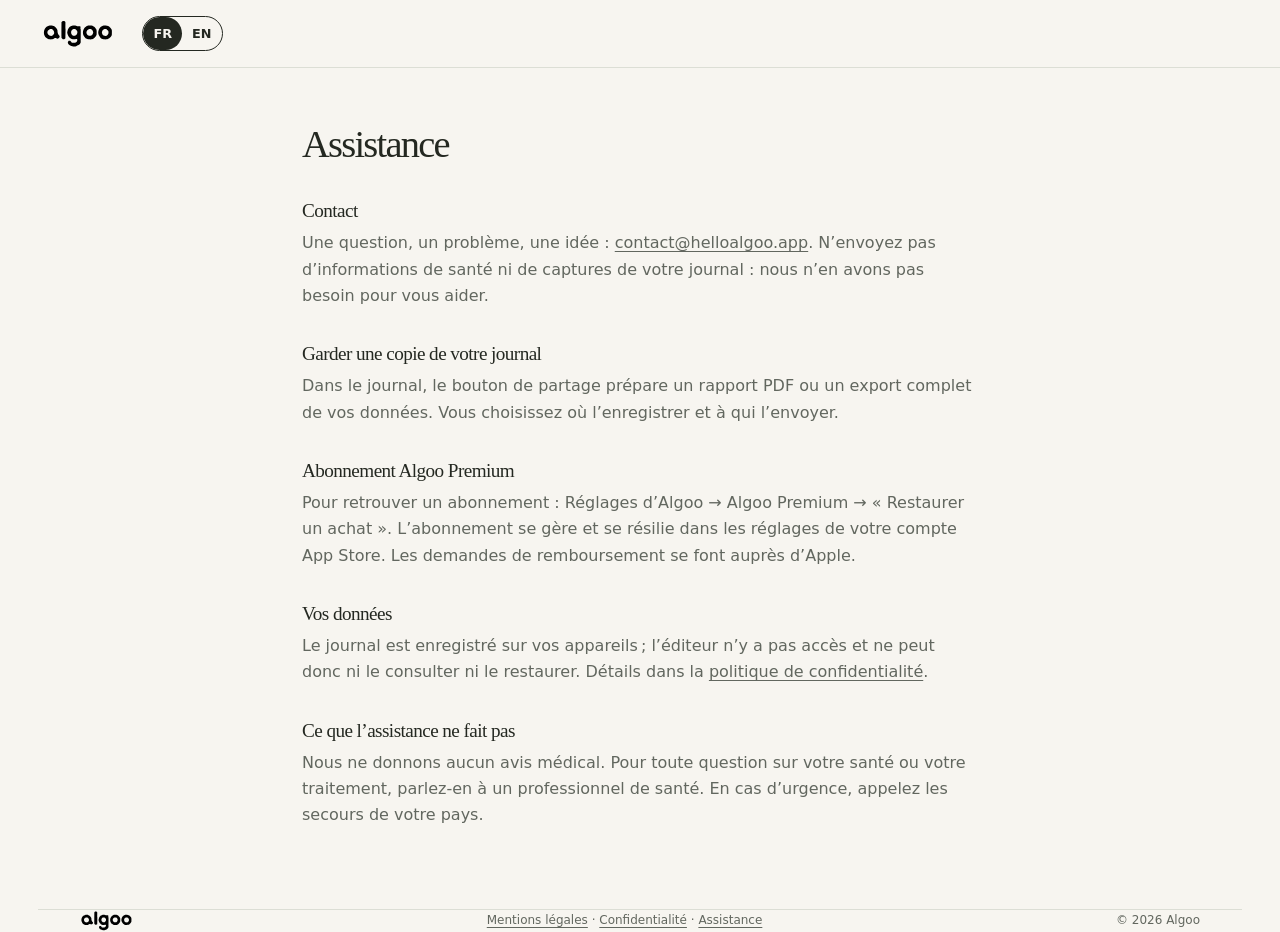
==== commit 77722866: "Revue : vocabulaire du rapport, accessibilité de la démo, typographie, chevauchements Co-Authored-By" ====
--- a/assistance.html
+++ b/assistance.html
@@ -32,13 +32,13 @@
 <main class="wrap legal">
 <h1>Assistance</h1>
 <h2>Contact</h2>
-<p>Une question, un problème, une idée : <a href="mailto:contact@helloalgoo.app">contact@helloalgoo.app</a>. N’envoyez pas d’informations de santé ni de captures de votre journal : nous n’en avons pas besoin pour vous aider.</p>
+<p>Une question, un problème, une idée : <a href="mailto:contact@helloalgoo.app">contact@helloalgoo.app</a>. N’envoyez pas d’informations de santé ni de captures de votre journal : nous n’en avons pas besoin pour vous aider.</p>
 <h2>Garder une copie de votre journal</h2>
 <p>Dans le journal, le bouton de partage prépare un rapport PDF ou un export complet de vos données. Vous choisissez où l’enregistrer et à qui l’envoyer.</p>
 <h2>Abonnement Algoo Premium</h2>
-<p>Pour retrouver un abonnement : Réglages d’Algoo → Algoo Premium → « Restaurer un achat ». L’abonnement se gère et se résilie dans les réglages de votre compte App Store. Les demandes de remboursement se font auprès d’Apple.</p>
+<p>Pour retrouver un abonnement : Réglages d’Algoo → Algoo Premium → « Restaurer un achat ». L’abonnement se gère et se résilie dans les réglages de votre compte App Store. Les demandes de remboursement se font auprès d’Apple.</p>
 <h2>Vos données</h2>
-<p>Le journal est enregistré sur vos appareils ; l’éditeur n’y a pas accès et ne peut donc ni le consulter ni le restaurer. Détails dans la <a href="confidentialite.html">politique de confidentialité</a>.</p>
+<p>Le journal est enregistré sur vos appareils ; l’éditeur n’y a pas accès et ne peut donc ni le consulter ni le restaurer. Détails dans la <a href="confidentialite.html">politique de confidentialité</a>.</p>
 <h2>Ce que l’assistance ne fait pas</h2>
 <p>Nous ne donnons aucun avis médical. Pour toute question sur votre santé ou votre traitement, parlez-en à un professionnel de santé. En cas d’urgence, appelez les secours de votre pays.</p>
 </main>
--- a/styles.css
+++ b/styles.css
@@ -545,3 +545,16 @@
 @keyframes level { 0% { transform: scale(1, 1); } 35% { transform: scale(1.06, 0.92); } 100% { transform: scale(1, 1); } }
 .mascot.a-level { animation: level 0.45s ease-out 1; transform-origin: 50% 90%; }
 @media (prefers-reduced-motion: reduce) { .mascot.a-level { animation: none; } }
+
+/* Revue du 14 novembre : rien ne recouvre les boutons de la démo, petits textes plus lisibles. */
+.small-watch { left: -118px; bottom: -34px; }
+.tap-hint { top: 168px; bottom: auto; right: -46px; }
+.demo-label { font-size: 0.72rem; }
+.scrolly.live .scrolly-step { opacity: 0.55; }
+.opt-save { color: #5e4c68; }
+@media (max-width: 980px) { .small-watch { left: -40px; bottom: -10px; } }
+@media (max-width: 720px) {
+  .tap-hint { top: 150px; bottom: auto; right: -8px; }
+  .plan:not(.plan-premium) { padding-bottom: 205px; }
+  .scrolly.live .scrolly-step { min-height: 44vh; }
+}
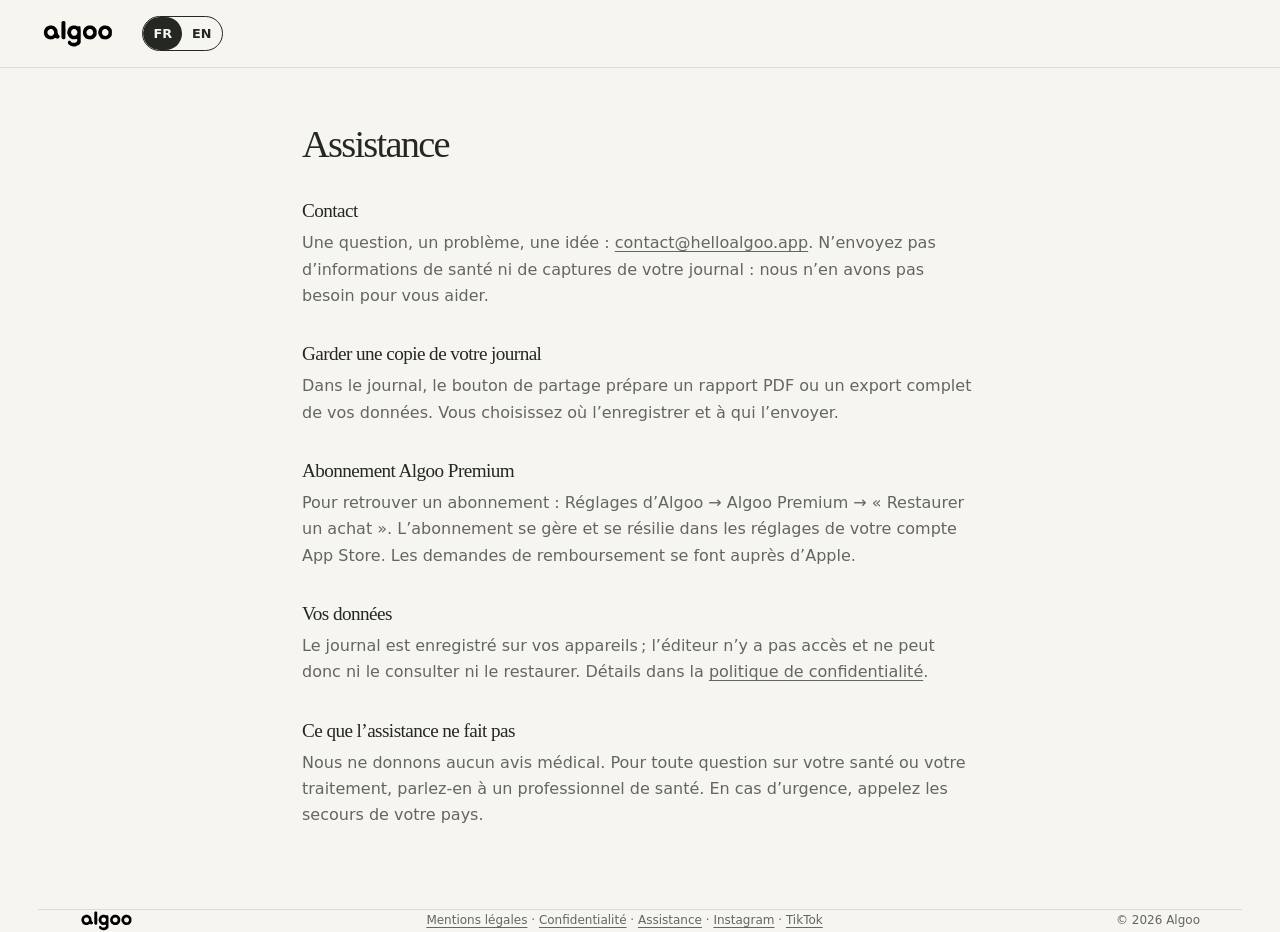
==== commit e0e3a1fa: "Liens vers Instagram et TikTok (@algoo_app), accueil et pied de page" ====
--- a/assistance.html
+++ b/assistance.html
@@ -44,7 +44,7 @@
 </main>
 <footer class="wrap">
   <img src="assets/algoo-wordmark.svg" alt="algoo" height="22">
-  <p class="footer-links"><a href="mentions-legales.html">Mentions légales</a> · <a href="confidentialite.html">Confidentialité</a> · <a href="assistance.html">Assistance</a></p>
+  <p class="footer-links"><a href="mentions-legales.html">Mentions légales</a> · <a href="confidentialite.html">Confidentialité</a> · <a href="assistance.html">Assistance</a> · <a href="https://www.instagram.com/algoo_app/">Instagram</a> · <a href="https://www.tiktok.com/@algoo_app">TikTok</a></p>
   <p>© 2026 Algoo</p>
 </footer>
 </body>
--- a/styles.css
+++ b/styles.css
@@ -321,7 +321,8 @@
 .legal h2 { font-size: 1.2rem; margin: 34px 0 8px; }
 .legal p, .legal li { color: var(--muted); margin-bottom: 10px; }
 .legal ul { padding-left: 20px; }
-.legal a, .footer-links a { text-decoration: underline; text-underline-offset: 3px; }
+.legal a, .footer-links a, .inline-link { text-decoration: underline; text-underline-offset: 3px; }
+.inline-link { color: var(--ink); }
 .legal .updated { font-size: 0.85rem; }
 .lang a { padding: 6px 10px; border-radius: 999px; font-size: 0.8rem; font-weight: 600; }
 .lang a[aria-current="page"] { background: var(--ink); color: var(--paper); }
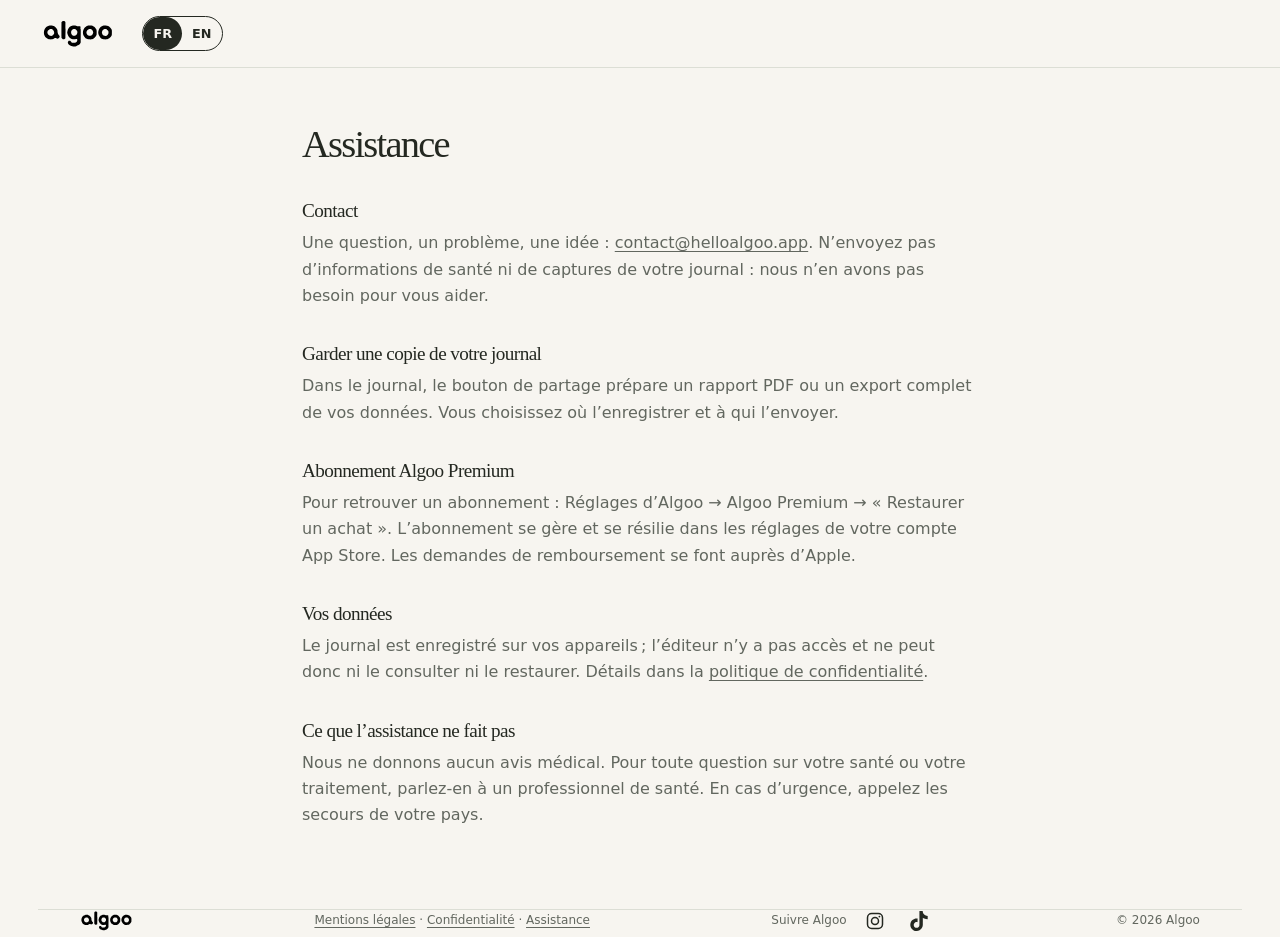
==== commit 3eb58e02: "Réseaux en pied de page, avec leurs icônes" ====
--- a/assistance.html
+++ b/assistance.html
@@ -6,7 +6,6 @@
 <title>Algoo — Assistance</title>
 <meta name="description" content="Aide et contact pour l’application Algoo.">
 <meta name="theme-color" content="#f7f5f0">
-<meta name="robots" content="noindex">
 <meta property="og:type" content="website">
 <meta property="og:site_name" content="Algoo">
 <meta property="og:title" content="Algoo — Assistance">
@@ -44,7 +43,8 @@
 </main>
 <footer class="wrap">
   <img src="assets/algoo-wordmark.svg" alt="algoo" height="22">
-  <p class="footer-links"><a href="mentions-legales.html">Mentions légales</a> · <a href="confidentialite.html">Confidentialité</a> · <a href="assistance.html">Assistance</a> · <a href="https://www.instagram.com/algoo_app/">Instagram</a> · <a href="https://www.tiktok.com/@algoo_app">TikTok</a></p>
+  <p class="footer-links"><a href="mentions-legales.html">Mentions légales</a> · <a href="confidentialite.html">Confidentialité</a> · <a href="assistance.html">Assistance</a></p>
+  <p class="footer-social"><span>Suivre Algoo</span> <a href="https://www.instagram.com/algoo_app/" aria-label="Instagram" title="Instagram"><svg viewBox="0 0 24 24" width="20" height="20" fill="none" stroke="currentColor" stroke-width="1.8" aria-hidden="true"><rect x="3" y="3" width="18" height="18" rx="5"/><circle cx="12" cy="12" r="4.2"/><circle cx="17.3" cy="6.7" r="1.1" fill="currentColor" stroke="none"/></svg></a> <a href="https://www.tiktok.com/@algoo_app" aria-label="TikTok" title="TikTok"><svg viewBox="0 0 24 24" width="20" height="20" fill="currentColor" aria-hidden="true"><path d="M12.525.02c1.31-.02 2.61-.01 3.91-.02.08 1.53.63 3.09 1.75 4.17 1.12 1.11 2.7 1.62 4.24 1.79v4.03c-1.44-.05-2.89-.35-4.2-.97-.57-.26-1.1-.59-1.62-.93-.01 2.92.01 5.84-.02 8.75-.08 1.4-.54 2.79-1.35 3.94-1.31 1.92-3.58 3.17-5.91 3.21-1.43.08-2.86-.31-4.08-1.03-2.02-1.19-3.44-3.37-3.65-5.71-.02-.5-.03-1-.01-1.49.18-1.9 1.12-3.72 2.58-4.96 1.66-1.44 3.98-2.13 6.15-1.72.02 1.48-.04 2.96-.04 4.44-.99-.32-2.15-.23-3.02.37-.63.41-1.11 1.04-1.36 1.75-.21.51-.15 1.07-.14 1.61.24 1.64 1.82 3.02 3.5 2.87 1.12-.01 2.19-.66 2.77-1.61.19-.33.4-.67.41-1.06.1-1.79.06-3.57.07-5.36.01-4.03-.01-8.05.02-12.07z"/></svg></a></p>
   <p>© 2026 Algoo</p>
 </footer>
 </body>
--- a/styles.css
+++ b/styles.css
@@ -172,6 +172,9 @@
 
 footer { display: flex; justify-content: space-between; gap: 25px; align-items: center; border-top: 1px solid var(--line); padding-top: 30px; padding-bottom: 40px; font-size: 0.75rem; color: var(--muted); }
 footer img { height: 22px; width: auto; }
+.footer-social { display: flex; align-items: center; gap: 12px; white-space: nowrap; }
+.footer-social a { display: inline-flex; padding: 6px; margin: -6px 0; color: var(--ink); border-radius: 8px; transition: transform 0.2s; }
+.footer-social a:hover { transform: translateY(-2px); }
 
 dialog { border: 0; border-radius: 22px; padding: 35px; max-width: 500px; width: calc(100% - 40px); background: var(--paper); color: var(--ink); box-shadow: 0 20px 100px rgba(0, 0, 0, 0.2); }
 dialog::backdrop { background: rgba(24, 37, 27, 0.5); backdrop-filter: blur(4px); }
